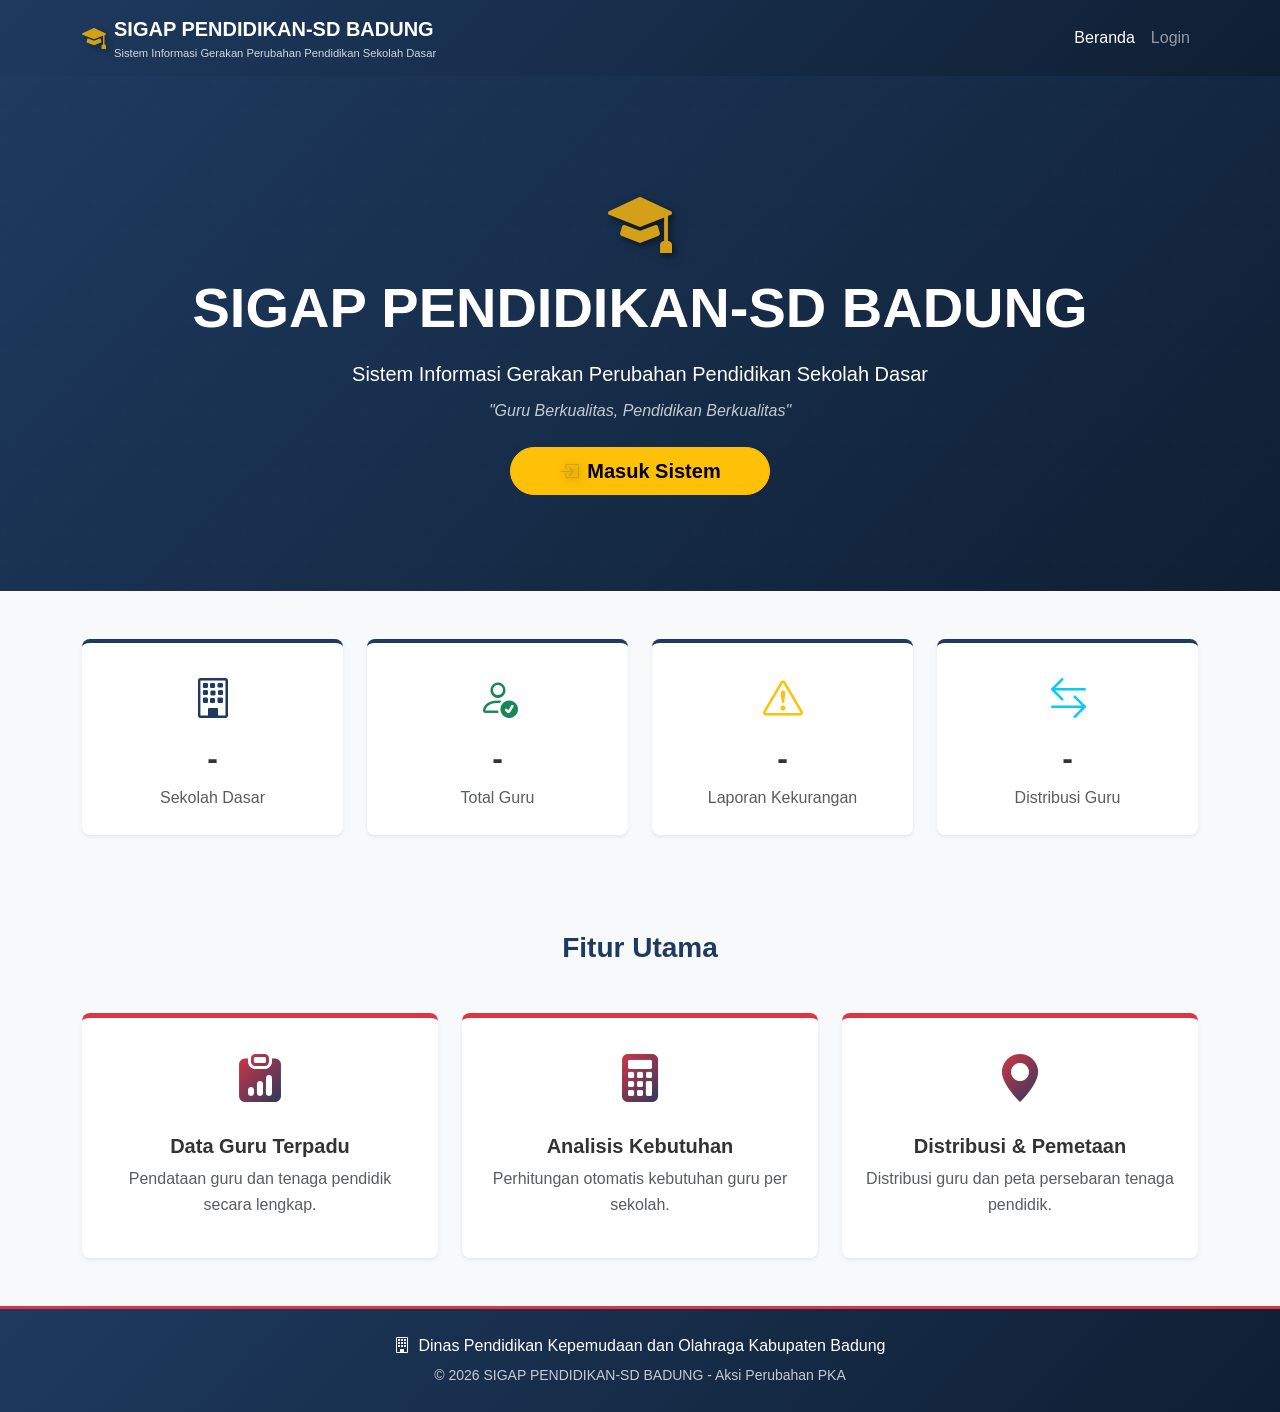
==== index.html @ 902f47c0 "Add files via upload" ====
<!DOCTYPE html>
<html lang="id">
<head>
    <meta charset="UTF-8">
    <meta name="viewport" content="width=device-width, initial-scale=1.0">
    <title>SIGAP PENDIDIKAN-SD BADUNG - Beranda</title>
    <link href="https://cdn.jsdelivr.net/npm/bootstrap@5.3.0/dist/css/bootstrap.min.css" rel="stylesheet">
    <link href="https://cdn.jsdelivr.net/npm/bootstrap-icons@1.10.0/font/bootstrap-icons.css" rel="stylesheet">
    <link href="assets/css/style.css" rel="stylesheet">
</head>
<body>
    <nav class="navbar navbar-expand-lg navbar-dark bg-navy shadow-sm">
        <div class="container">
            <a class="navbar-brand d-flex align-items-center" href="index.html">
                <i class="bi bi-mortarboard-fill me-2 fs-4 toga-logo"></i>
                <div>
                    <strong>SIGAP PENDIDIKAN-SD BADUNG</strong>
                    <small class="d-block" style="font-size:0.7rem; opacity:0.8;">Sistem Informasi Gerakan Perubahan Pendidikan 
Sekolah Dasar
</small>
                </div>
            </a>
            <div class="collapse navbar-collapse">
                <ul class="navbar-nav ms-auto">
                    <li class="nav-item"><a class="nav-link active" href="index.html">Beranda</a></li>
                    <li class="nav-item"><a class="nav-link" href="login.html">Login</a></li>
                </ul>
            </div>
        </div>
    </nav>

    <section class="hero-section text-white text-center py-5">
        <div class="container py-5">
            <i class="bi bi-mortarboard-fill mb-4 toga-logo"></i>
            <h1 class="display-4 fw-bold mb-3">SIGAP PENDIDIKAN-SD BADUNG</h1>
            <p class="lead mb-2">Sistem Informasi Gerakan Perubahan Pendidikan 
Sekolah Dasar
</p>
            <p class="mb-4 opacity-75"><em>"Guru Berkualitas, Pendidikan Berkualitas"</em></p>
            <a href="login.html" class="btn btn-warning btn-lg px-5 rounded-pill fw-bold">
                <i class="bi bi-box-arrow-in-right me-2"></i>Masuk Sistem
            </a>
        </div>
    </section>

    <section class="py-5 bg-light">
        <div class="container">
            <div class="row g-4">
                <div class="col-md-3 col-6">
                    <div class="stat-card text-center p-4 rounded-3 shadow-sm bg-white">
                        <i class="bi bi-building text-navy" style="font-size:2.5rem;"></i>
                        <h2 class="fw-bold mt-2" id="statSekolah">-</h2>
                        <p class="text-muted mb-0">Sekolah Dasar</p>
                    </div>
                </div>
                <div class="col-md-3 col-6">
                    <div class="stat-card text-center p-4 rounded-3 shadow-sm bg-white">
                        <i class="bi bi-person-check text-success" style="font-size:2.5rem;"></i>
                        <h2 class="fw-bold mt-2" id="statGuru">-</h2>
                        <p class="text-muted mb-0">Total Guru</p>
                    </div>
                </div>
                <div class="col-md-3 col-6">
                    <div class="stat-card text-center p-4 rounded-3 shadow-sm bg-white">
                        <i class="bi bi-exclamation-triangle text-warning" style="font-size:2.5rem;"></i>
                        <h2 class="fw-bold mt-2" id="statKekurangan">-</h2>
                        <p class="text-muted mb-0">Laporan Kekurangan</p>
                    </div>
                </div>
                <div class="col-md-3 col-6">
                    <div class="stat-card text-center p-4 rounded-3 shadow-sm bg-white">
                        <i class="bi bi-arrow-left-right text-info" style="font-size:2.5rem;"></i>
                        <h2 class="fw-bold mt-2" id="statDistribusi">-</h2>
                        <p class="text-muted mb-0">Distribusi Guru</p>
                    </div>
                </div>
            </div>
        </div>
    </section>

    <section class="py-5">
        <div class="container">
            <h3 class="text-center fw-bold mb-5 text-navy">Fitur Utama</h3>
            <div class="row g-4">
                <div class="col-md-4">
                    <div class="feature-card p-4 rounded-3 text-center h-100 shadow-sm">
                        <i class="bi bi-clipboard-data-fill text-navy" style="font-size:3rem;"></i>
                        <h5 class="fw-bold mt-3">Data Guru Terpadu</h5>
                        <p class="text-muted">Pendataan guru dan tenaga pendidik secara lengkap.</p>
                    </div>
                </div>
                <div class="col-md-4">
                    <div class="feature-card p-4 rounded-3 text-center h-100 shadow-sm">
                        <i class="bi bi-calculator-fill text-navy" style="font-size:3rem;"></i>
                        <h5 class="fw-bold mt-3">Analisis Kebutuhan</h5>
                        <p class="text-muted">Perhitungan otomatis kebutuhan guru per sekolah.</p>
                    </div>
                </div>
                <div class="col-md-4">
                    <div class="feature-card p-4 rounded-3 text-center h-100 shadow-sm">
                        <i class="bi bi-geo-alt-fill text-navy" style="font-size:3rem;"></i>
                        <h5 class="fw-bold mt-3">Distribusi & Pemetaan</h5>
                        <p class="text-muted">Distribusi guru dan peta persebaran tenaga pendidik.</p>
                    </div>
                </div>
            </div>
        </div>
    </section>

    <footer class="bg-navy text-white py-4">
        <div class="container text-center">
            <p class="mb-1"><i class="bi bi-building me-2"></i>Dinas Pendidikan Kepemudaan dan Olahraga Kabupaten Badung</p>
            <small class="opacity-75">© 2026 SIGAP PENDIDIKAN-SD BADUNG - Aksi Perubahan PKA</small>
        </div>
    </footer>

    <script src="https://cdn.jsdelivr.net/npm/bootstrap@5.3.0/dist/js/bootstrap.bundle.min.js"></script>
    <script src="assets/js/helper.js"></script>
    <script>
        async function loadStats() {
            try {
                const stats = await getStats();
                if (stats && stats.success) {
                    document.getElementById('statSekolah').textContent = stats.data.totalSekolah || 0;
                    document.getElementById('statGuru').textContent = stats.data.totalGuru || 0;
                    document.getElementById('statKekurangan').textContent = stats.data.totalLaporan || 0;
                    document.getElementById('statDistribusi').textContent = stats.data.totalDistribusi || 0;
                }
            } catch (error) {
                console.error('Error:', error);
            }
        }
        loadStats();
    </script>
</body>
</html>
---- assets/css/style.css ----
/* ============================================
   SIGURU-SD BADUNG - STYLESHEET
   Tema: Merah & Biru Navy dengan Logo Toga
   ============================================ */

:root {
    --navy: #1e3a5f;
    --navy-dark: #0f1f33;
    --navy-light: rgba(30, 58, 95, 0.1);
    --red: #dc3545;
    --red-dark: #a71d2a;
    --red-light: rgba(220, 53, 69, 0.1);
    --gold: #d4a017;
    --white: #ffffff;
    --gray: #6c757d;
    --light: #f8f9fa;
    --border: #dee2e6;
}

/* ============================================
   GLOBAL STYLES
   ============================================ */

* {
    margin: 0;
    padding: 0;
    box-sizing: border-box;
}

body {
    font-family: 'Segoe UI', Tahoma, Geneva, Verdana, sans-serif;
    background-color: var(--light);
    color: #333;
    line-height: 1.6;
}

/* ============================================
   NAVBAR & SIDEBAR
   ============================================ */

.bg-navy {
    background: linear-gradient(135deg, var(--navy) 0%, var(--navy-dark) 100%) !important;
}

.bg-red {
    background: linear-gradient(135deg, var(--red) 0%, var(--red-dark) 100%) !important;
}

.sidebar {
    position: fixed;
    top: 0;
    left: 0;
    width: 260px;
    height: 100vh;
    background: linear-gradient(180deg, var(--navy) 0%, var(--navy-dark) 100%);
    z-index: 1000;
    overflow-y: auto;
    transition: transform 0.3s ease;
    box-shadow: 4px 0 10px rgba(0, 0, 0, 0.1);
}

.sidebar-header {
    background: linear-gradient(135deg, var(--red) 0%, var(--red-dark) 100%);
    border-bottom: 3px solid var(--gold);
    padding: 20px;
}

.sidebar-header i {
    font-size: 3rem;
    color: var(--white);
    text-shadow: 2px 2px 4px rgba(0, 0, 0, 0.3);
}

.sidebar-nav {
    padding: 20px 0;
}

.nav-link-sidebar {
    display: flex;
    align-items: center;
    padding: 12px 20px;
    color: rgba(255, 255, 255, 0.85);
    text-decoration: none;
    transition: all 0.3s ease;
    border-left: 4px solid transparent;
    margin: 5px 0;
}

.nav-link-sidebar:hover {
    background: rgba(255, 255, 255, 0.1);
    color: var(--white);
    border-left-color: var(--gold);
    padding-left: 25px;
}

.nav-link-sidebar.active {
    background: linear-gradient(90deg, var(--red) 0%, var(--red-dark) 100%);
    color: var(--white);
    border-left-color: var(--gold);
    font-weight: 600;
    box-shadow: 2px 0 8px rgba(220, 53, 69, 0.3);
}

.nav-link-sidebar i {
    width: 24px;
    margin-right: 12px;
    font-size: 1.1rem;
}

/* ============================================
   MAIN CONTENT
   ============================================ */

.main-content {
    margin-left: 260px;
    min-height: 100vh;
    background-color: var(--light);
}

.top-navbar {
    background: linear-gradient(135deg, var(--white) 0%, var(--light) 100%);
    min-height: 60px;
    position: sticky;
    top: 0;
    z-index: 100;
    box-shadow: 0 2px 10px rgba(0, 0, 0, 0.05);
    border-bottom: 3px solid var(--red);
}

.content-area {
    padding: 30px;
}

/* ============================================
   HERO SECTION
   ============================================ */

.hero-section {
    background: linear-gradient(135deg, var(--navy) 0%, var(--navy-dark) 100%);
    position: relative;
    overflow: hidden;
}

.hero-section::before {
    content: '';
    position: absolute;
    top: 0;
    left: 0;
    right: 0;
    bottom: 0;
    background: url("data:image/svg+xml,%3Csvg width='60' height='60' viewBox='0 0 60 60' xmlns='http://www.w3.org/2000/svg'%3E%3Cg fill='none' fill-rule='evenodd'%3E%3Cg fill='%23ffffff' fill-opacity='0.05'%3E%3Cpath d='M36 34v-4h-2v4h-4v2h4v4h2v-4h4v-2h-4zm0-30V0h-2v4h-4v2h4v4h2V6h4V4h-4zM6 34v-4H4v4H0v2h4v4h2v-4h4v-2H6zM6 4V0H4v4H0v2h4v4h2V6h4V4H6z'/%3E%3C/g%3E%3C/g%3E%3C/svg%3E");
    opacity: 0.1;
}

.hero-section .container {
    position: relative;
    z-index: 1;
}

.hero-section i {
    color: var(--gold);
    filter: drop-shadow(2px 2px 4px rgba(0, 0, 0, 0.3));
}

/* ============================================
   STAT CARDS
   ============================================ */

.stat-card {
    background: var(--white);
    border-radius: 12px;
    transition: all 0.3s ease;
    border-top: 4px solid var(--navy);
    box-shadow: 0 4px 12px rgba(0, 0, 0, 0.08);
}

.stat-card:hover {
    transform: translateY(-8px);
    box-shadow: 0 12px 24px rgba(0, 0, 0, 0.15);
}

.stat-card i {
    color: var(--navy);
}

.stat-card-dash {
    background: var(--white);
    border-left: 5px solid var(--navy);
    transition: all 0.3s ease;
    box-shadow: 0 4px 12px rgba(0, 0, 0, 0.08);
}

.stat-card-dash:hover {
    transform: translateY(-3px);
    box-shadow: 0 8px 20px rgba(0, 0, 0, 0.12);
}

.stat-icon {
    width: 60px;
    height: 60px;
    border-radius: 12px;
    display: flex;
    align-items: center;
    justify-content: center;
    font-size: 1.8rem;
}

/* ============================================
   FEATURE CARDS
   ============================================ */

.feature-card {
    background: var(--white);
    border-radius: 12px;
    transition: all 0.3s ease;
    border-top: 5px solid var(--red);
    box-shadow: 0 4px 12px rgba(0, 0, 0, 0.08);
}

.feature-card:hover {
    transform: translateY(-8px);
    box-shadow: 0 12px 24px rgba(0, 0, 0, 0.15);
    border-top-color: var(--navy);
}

.feature-card i {
    background: linear-gradient(135deg, var(--red) 0%, var(--navy) 100%);
    -webkit-background-clip: text;
    -webkit-text-fill-color: transparent;
    background-clip: text;
}

/* ============================================
   CARDS
   ============================================ */

.card {
    border: none;
    border-radius: 12px;
    box-shadow: 0 4px 12px rgba(0, 0, 0, 0.08);
    transition: all 0.3s ease;
}

.card:hover {
    box-shadow: 0 8px 20px rgba(0, 0, 0, 0.12);
}

.card-header {
    background: linear-gradient(135deg, var(--navy) 0%, var(--navy-dark) 100%);
    color: var(--white);
    border-bottom: 3px solid var(--red);
    font-weight: 600;
    padding: 15px 20px;
}

/* ============================================
   BUTTONS
   ============================================ */

.btn-navy {
    background: linear-gradient(135deg, var(--navy) 0%, var(--navy-dark) 100%);
    color: var(--white);
    border: none;
    transition: all 0.3s ease;
}

.btn-navy:hover {
    background: linear-gradient(135deg, var(--navy-dark) 0%, var(--navy) 100%);
    color: var(--white);
    transform: translateY(-2px);
    box-shadow: 0 4px 12px rgba(30, 58, 95, 0.4);
}

.btn-red {
    background: linear-gradient(135deg, var(--red) 0%, var(--red-dark) 100%);
    color: var(--white);
    border: none;
    transition: all 0.3s ease;
}

.btn-red:hover {
    background: linear-gradient(135deg, var(--red-dark) 0%, var(--red) 100%);
    color: var(--white);
    transform: translateY(-2px);
    box-shadow: 0 4px 12px rgba(220, 53, 69, 0.4);
}

/* ============================================
   LOGIN PAGE
   ============================================ */

.bg-login {
    background: linear-gradient(135deg, var(--navy) 0%, var(--navy-dark) 100%);
    min-height: 100vh;
}

.login-card {
    background: var(--white);
    border-radius: 15px;
    box-shadow: 0 10px 40px rgba(0, 0, 0, 0.2);
    border-top: 5px solid var(--red);
}

.login-icon {
    width: 100px;
    height: 100px;
    background: linear-gradient(135deg, var(--navy-light) 0%, var(--red-light) 100%);
    border-radius: 50%;
    display: inline-flex;
    align-items: center;
    justify-content: center;
    margin-bottom: 20px;
    border: 3px solid var(--gold);
}

.login-icon i {
    font-size: 3rem;
    background: linear-gradient(135deg, var(--navy) 0%, var(--red) 100%);
    -webkit-background-clip: text;
    -webkit-text-fill-color: transparent;
    background-clip: text;
}

/* ============================================
   TABLES
   ============================================ */

.table {
    background: var(--white);
}

.table thead {
    background: linear-gradient(135deg, var(--navy) 0%, var(--navy-dark) 100%);
}

.table-hover tbody tr:hover {
    background-color: var(--navy-light);
}

/* ============================================
   BADGES
   ============================================ */

.badge {
    padding: 6px 12px;
    border-radius: 20px;
    font-weight: 500;
}

/* ============================================
   PROGRESS BAR
   ============================================ */

.progress {
    border-radius: 10px;
    overflow: hidden;
}

.progress-bar {
    background: linear-gradient(90deg, var(--navy) 0%, var(--red) 100%);
}

/* ============================================
   ALERTS
   ============================================ */

.alert {
    border-radius: 10px;
    border: none;
    box-shadow: 0 4px 12px rgba(0, 0, 0, 0.1);
}

/* ============================================
   FOOTER
   ============================================ */

footer {
    background: linear-gradient(135deg, var(--navy) 0%, var(--navy-dark) 100%);
    border-top: 3px solid var(--red);
}

/* ============================================
   RESPONSIVE
   ============================================ */

@media (max-width: 991px) {
    .sidebar {
        transform: translateX(-100%);
    }
    
    .sidebar.show {
        transform: translateX(0);
    }
    
    .main-content {
        margin-left: 0;
    }
}

@media (max-width: 768px) {
    .content-area {
        padding: 15px;
    }
    
    .stat-card {
        margin-bottom: 15px;
    }
}

/* ============================================
   ANIMATIONS
   ============================================ */

@keyframes fadeIn {
    from {
        opacity: 0;
        transform: translateY(20px);
    }
    to {
        opacity: 1;
        transform: translateY(0);
    }
}

.card, .stat-card, .feature-card {
    animation: fadeIn 0.5s ease;
}

/* ============================================
   LOADING SPINNER
   ============================================ */

.spinner-border {
    width: 3rem;
    height: 3rem;
    border-width: 0.3rem;
}

/* ============================================
   TOGA LOGO STYLING
   ============================================ */

.toga-logo {
    font-size: 4rem;
    color: var(--gold);
    text-shadow: 3px 3px 6px rgba(0, 0, 0, 0.3);
    animation: float 3s ease-in-out infinite;
}

@keyframes float {
    0%, 100% {
        transform: translateY(0);
    }
    50% {
        transform: translateY(-10px);
    }
}

/* ============================================
   LIST GROUP
   ============================================ */

.list-group-item {
    border: none;
    border-bottom: 1px solid var(--border);
    transition: all 0.3s ease;
}

.list-group-item:hover {
    background-color: var(--navy-light);
    transform: translateX(5px);
}

/* ============================================
   MAP CONTAINER
   ============================================ */

#map, #mapPeta, #mapPimpinan {
    border-radius: 12px;
    box-shadow: 0 4px 12px rgba(0, 0, 0, 0.1);
    border: 2px solid var(--border);
}

/* ============================================
   PRINT STYLES
   ============================================ */

@media print {
    .sidebar, .top-navbar, .btn, .no-print {
        display: none !important;
    }
    
    .main-content {
        margin-left: 0;
    }
    
    .card {
        box-shadow: none;
        border: 1px solid var(--border);
    }
}

/* ============================================
   SCROLLBAR
   ============================================ */

::-webkit-scrollbar {
    width: 10px;
}

::-webkit-scrollbar-track {
    background: var(--light);
}

::-webkit-scrollbar-thumb {
    background: linear-gradient(180deg, var(--navy) 0%, var(--red) 100%);
    border-radius: 5px;
}

::-webkit-scrollbar-thumb:hover {
    background: linear-gradient(180deg, var(--navy-dark) 0%, var(--red-dark) 100%);
}

/* ============================================
   UTILITY CLASSES
   ============================================ */

.text-navy {
    color: var(--navy) !important;
}

.text-red {
    color: var(--red) !important;
}

.bg-navy-light {
    background-color: var(--navy-light) !important;
}

.bg-red-light {
    background-color: var(--red-light) !important;
}

.border-navy {
    border-color: var(--navy) !important;
}

.border-red {
    border-color: var(--red) !important;
}

.shadow-navy {
    box-shadow: 0 4px 12px rgba(30, 58, 95, 0.2) !important;
}

.rounded-custom {
    border-radius: 12px !important;
}
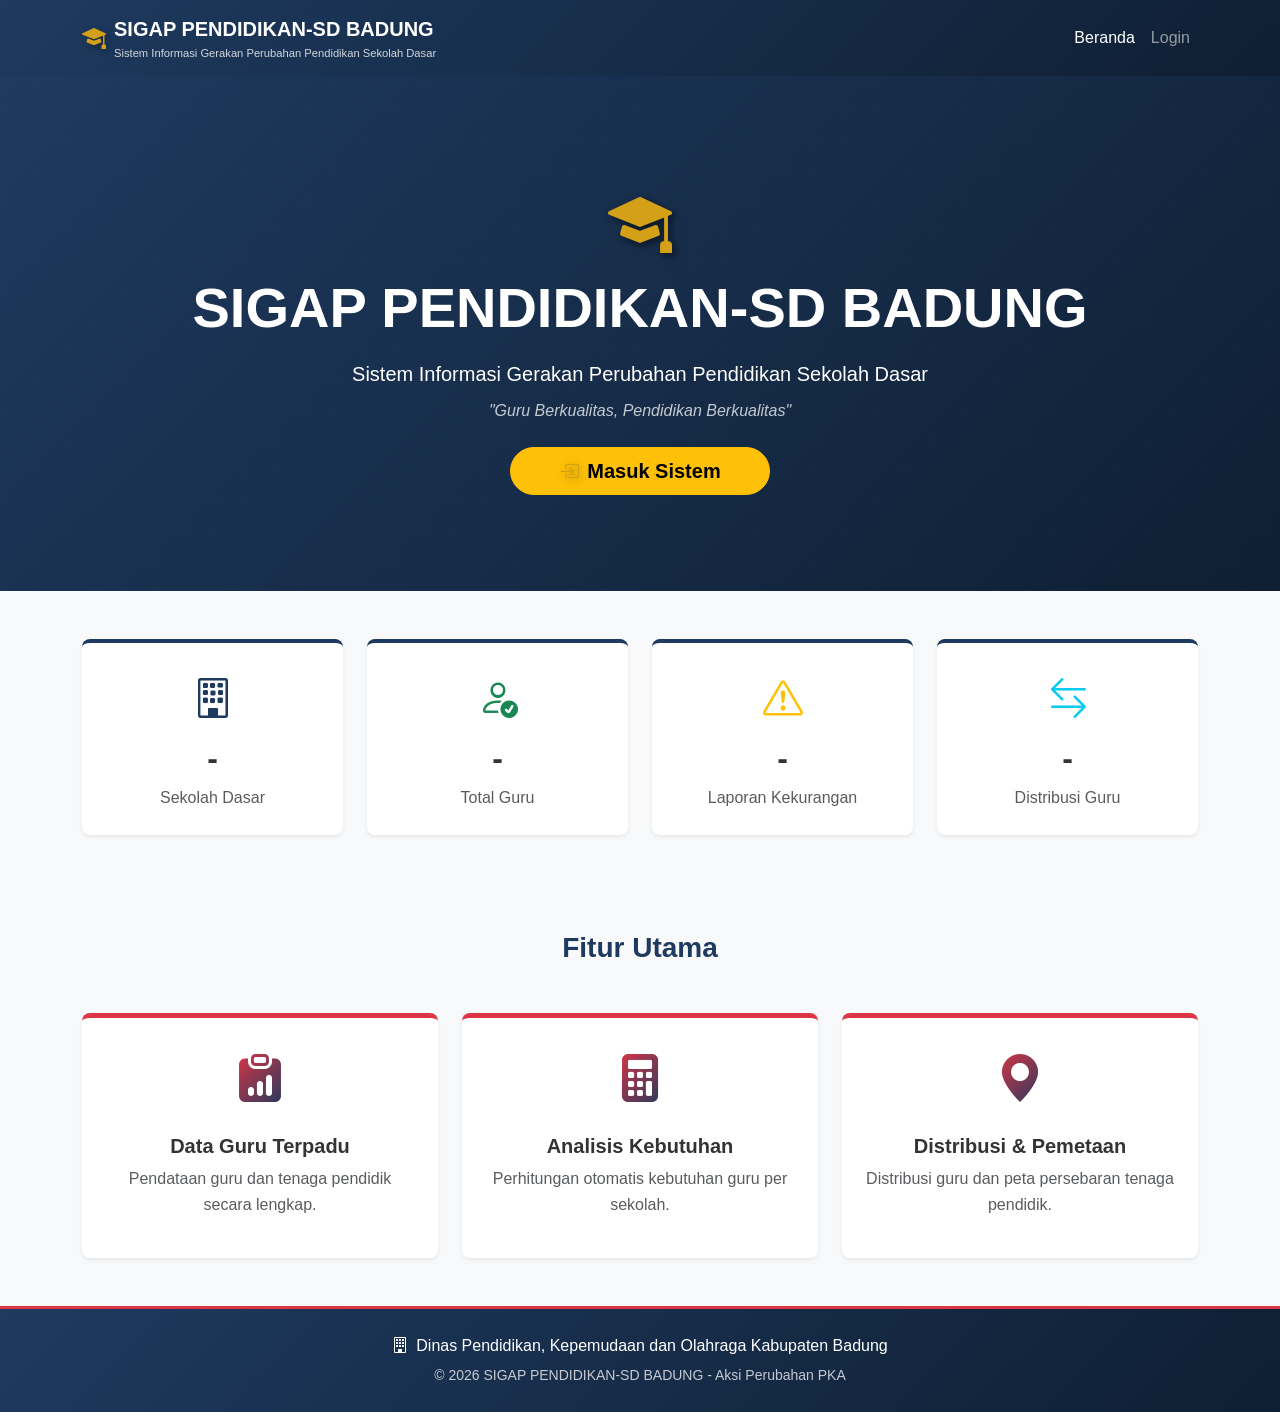
==== commit 087f4a0d: "Update index.html" ====
--- a/index.html
+++ b/index.html
@@ -109,7 +109,7 @@
 
     <footer class="bg-navy text-white py-4">
         <div class="container text-center">
-            <p class="mb-1"><i class="bi bi-building me-2"></i>Dinas Pendidikan Kepemudaan dan Olahraga Kabupaten Badung</p>
+            <p class="mb-1"><i class="bi bi-building me-2"></i>Dinas Pendidikan, Kepemudaan dan Olahraga Kabupaten Badung</p>
             <small class="opacity-75">© 2026 SIGAP PENDIDIKAN-SD BADUNG - Aksi Perubahan PKA</small>
         </div>
     </footer>
@@ -133,4 +133,4 @@
         loadStats();
     </script>
 </body>
-</html>+</html>
